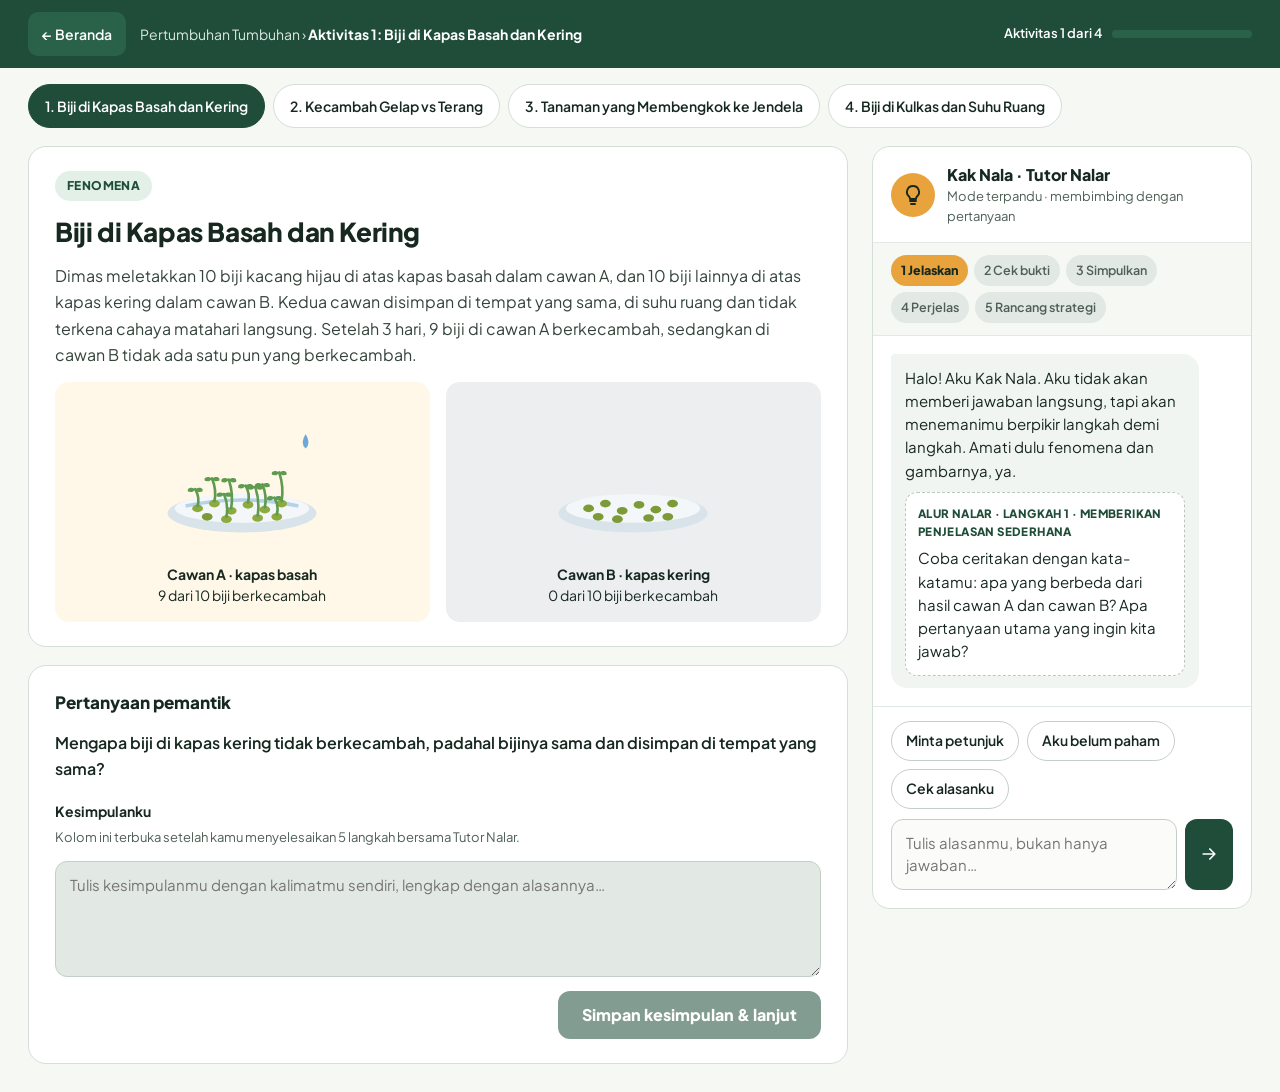
==== materi.html @ bd77bfd5 "Modul 2: Materi + Tutor Nalar (LLM-CoT) - materi.html: fenomena + ilustrasi, pertanyaan pemantik, ko" ====
<!doctype html>
<html lang="id">
<head>
  <meta charset="utf-8">
  <meta name="viewport" content="width=device-width, initial-scale=1">
  <title>Materi &amp; Tutor Nalar · Detektif Sains</title>
  <link rel="preconnect" href="https://fonts.googleapis.com">
  <link rel="preconnect" href="https://fonts.gstatic.com" crossorigin>
  <link rel="stylesheet" href="https://fonts.googleapis.com/css2?family=Plus+Jakarta+Sans:wght@400;500;600;700;800&display=swap">
  <link rel="stylesheet" href="assets/css/style.css">
  <link rel="stylesheet" href="assets/css/materi.css">
  <link rel="icon" href="assets/img/logo.svg" type="image/svg+xml">
</head>
<body class="page-materi">

<header class="m-top">
  <div class="m-top-left">
    <a class="m-back" href="index.html">← Beranda</a>
    <nav aria-label="Lokasi" class="m-crumb">
      <span id="crumb-sub">Pertumbuhan Tumbuhan</span>
      <span aria-hidden="true">›</span>
      <strong id="crumb-akt">Memuat…</strong>
    </nav>
  </div>
  <div class="m-top-right">
    <span id="progres-teks">Aktivitas – dari –</span>
    <div class="m-bar" aria-hidden="true"><span id="progres-bar"></span></div>
  </div>
</header>

<nav class="m-tabs" aria-label="Pilih aktivitas" id="tab-aktivitas"></nav>

<div class="m-wrap">
  <main class="m-main" id="konten">
    <section class="m-card" aria-labelledby="judul-fenomena">
      <span class="m-tag">FENOMENA</span>
      <h1 id="judul-fenomena">Memuat aktivitas…</h1>
      <p id="teks-fenomena" class="m-text"></p>
      <div class="m-figs" id="gambar"></div>
    </section>

    <section class="m-card" aria-labelledby="judul-tugas">
      <h2 id="judul-tugas" class="m-h2">Pertanyaan pemantik</h2>
      <p id="teks-pemantik" class="m-text m-strong"></p>
      <label for="kesimpulan" class="m-label">Kesimpulanku</label>
      <p class="m-help" id="kesimpulan-bantu">Kolom ini terbuka setelah kamu menyelesaikan 5 langkah bersama Tutor Nalar.</p>
      <textarea id="kesimpulan" rows="4" placeholder="Tulis kesimpulanmu dengan kalimatmu sendiri, lengkap dengan alasannya…" disabled></textarea>
      <div class="m-actions">
        <span class="m-saved" id="tersimpan" hidden>Tersimpan ✓</span>
        <button type="button" class="btn btn-primary" id="kirim-kesimpulan" disabled>Simpan kesimpulan &amp; lanjut</button>
      </div>
    </section>
  </main>

  <aside class="tutor" aria-label="Tutor Nalar">
    <div class="tutor-head">
      <div class="tutor-ava" aria-hidden="true">
        <svg width="24" height="24" viewBox="0 0 24 24" fill="none" stroke="#16281F" stroke-width="1.9" stroke-linecap="round" stroke-linejoin="round"><path d="M9 18h6M10 21h4"/><path d="M12 3a6 6 0 0 0-4 10.5c.7.7 1 1.5 1 2.5h6c0-1 .3-1.8 1-2.5A6 6 0 0 0 12 3z"/></svg>
      </div>
      <div>
        <div class="tutor-name">Kak Nala · Tutor Nalar</div>
        <div class="tutor-sub" id="mode-tutor">Membimbing dengan pertanyaan, bukan jawaban</div>
      </div>
    </div>

    <ol class="tutor-steps" aria-label="Langkah berpikir" id="langkah-chip"></ol>

    <div class="tutor-log" id="log" role="log" aria-live="polite" aria-label="Percakapan dengan Tutor Nalar"></div>

    <div class="tutor-foot">
      <div class="tutor-quick">
        <button type="button" class="chip-btn" data-aksi="petunjuk">Minta petunjuk</button>
        <button type="button" class="chip-btn" data-aksi="belum_paham">Aku belum paham</button>
        <button type="button" class="chip-btn" data-aksi="cek_alasan">Cek alasanku</button>
      </div>
      <form class="tutor-form" id="form-pesan" autocomplete="off">
        <label for="pesan" class="sr-only">Tulis alasanmu</label>
        <textarea id="pesan" rows="2" maxlength="800" placeholder="Tulis alasanmu, bukan hanya jawaban…"></textarea>
        <button type="submit" class="send-btn" aria-label="Kirim pesan">
          <svg width="20" height="20" viewBox="0 0 24 24" fill="none" stroke="#FFFFFF" stroke-width="2" stroke-linecap="round" stroke-linejoin="round" aria-hidden="true"><path d="M5 12h14M13 6l6 6-6 6"/></svg>
        </button>
      </form>
    </div>
  </aside>
</div>

<script src="assets/js/data.js"></script>
<script src="assets/js/materi.js"></script>
</body>
</html>
---- assets/css/style.css ----
/* Detektif Sains — gaya dasar semua modul */
:root {
  --green-900: #16281F;
  --green-800: #1F4D3A;
  --green-700: #2A6249;
  --green-600: #2E7D5B;
  --green-100: #E3F0E7;
  --ground: #F6F8F4;
  --surface: #FFFFFF;
  --line: #D5DED8;
  --line-soft: #E2E8E3;
  --muted: #4F5F56;
  --on-dark-muted: #DCE8E1;
  --accent: #E8A33D;
  --amber-100: #FBEED7;
  --amber-700: #8A5A12;
  --blue-100: #E1ECF6;
  --blue-700: #24527A;
  --radius: 16px;
  --font: 'Plus Jakarta Sans', system-ui, -apple-system, 'Segoe UI', sans-serif;
}

*, *::before, *::after { box-sizing: border-box; }
html { -webkit-text-size-adjust: 100%; }
body {
  margin: 0;
  background: var(--ground);
  color: var(--green-900);
  font-family: var(--font);
  line-height: 1.5;
}
img, svg { display: block; }
a { color: var(--green-800); }
a:hover { color: var(--green-900); }
:focus-visible { outline: 3px solid var(--accent); outline-offset: 2px; }

.sr-only {
  position: absolute; width: 1px; height: 1px; padding: 0; margin: -1px;
  overflow: hidden; clip: rect(0 0 0 0); white-space: nowrap; border: 0;
}

/* ---------- tata letak ---------- */
.layout { min-height: 100vh; display: flex; flex-wrap: wrap; }

.sidebar {
  flex: 1 1 220px;
  background: var(--green-800);
  color: #fff;
  padding: 28px 20px;
  display: flex;
  flex-direction: column;
  gap: 28px;
}
.brand { display: flex; align-items: center; gap: 10px; color: #fff; text-decoration: none; font-size: 20px; font-weight: 800; letter-spacing: -0.3px; }
.brand:hover { color: #fff; }
.nav { list-style: none; margin: 0; padding: 0; display: flex; flex-direction: column; gap: 6px; }
.nav a, .nav-soon {
  display: flex; align-items: center; justify-content: space-between; gap: 8px;
  min-height: 44px; padding: 10px 14px; border-radius: 10px;
  color: #fff; text-decoration: none; font-size: 15px; font-weight: 500;
}
.nav a:hover { background: var(--green-700); color: #fff; }
.nav a[aria-current="page"] { background: #fff; color: var(--green-800); font-weight: 700; }
.nav-soon { color: var(--on-dark-muted); cursor: not-allowed; }
.nav-soon small { font-size: 11px; font-weight: 700; background: var(--green-700); padding: 2px 8px; border-radius: 999px; }
.class-card { margin-top: auto; background: var(--green-700); border-radius: 12px; padding: 14px; font-size: 13px; display: flex; flex-direction: column; gap: 4px; }
.link-btn { align-self: flex-start; background: none; border: 0; padding: 4px 0; color: #fff; font: inherit; font-weight: 700; text-decoration: underline; cursor: pointer; }

.main {
  flex: 999 1 560px;
  min-width: 0;
  padding: 36px 40px;
  display: flex;
  flex-direction: column;
  gap: 28px;
  max-width: 1200px;
}

/* ---------- komponen ---------- */
.topbar { display: flex; flex-wrap: wrap; justify-content: space-between; align-items: flex-end; gap: 16px; }
.eyebrow { margin: 0 0 6px; font-size: 14px; font-weight: 600; color: var(--muted); }
h1 { margin: 0; font-size: clamp(26px, 4vw, 32px); font-weight: 800; letter-spacing: -0.6px; }
.lead { margin: 6px 0 0; font-size: 16px; color: var(--muted); }

.search {
  display: flex; align-items: center; gap: 8px;
  background: var(--surface); border: 1px solid var(--line); border-radius: 999px;
  padding: 0 16px; height: 44px; flex: 0 1 280px; color: var(--muted);
}
.search input { border: 0; outline: none; font: inherit; font-size: 14px; background: transparent; flex: 1; min-width: 0; color: var(--green-900); }
.search:focus-within { outline: 3px solid var(--accent); outline-offset: 2px; }

.pill { display: inline-block; font-size: 12px; font-weight: 800; letter-spacing: 0.4px; padding: 6px 12px; border-radius: 999px; }
.pill-accent { background: var(--accent); color: var(--green-900); }

.challenge {
  background: var(--green-800); color: #fff; border-radius: 20px; padding: 28px 32px;
  display: flex; flex-wrap: wrap; gap: 24px; align-items: center;
}
.challenge > div { flex: 1 1 380px; min-width: 0; }
.challenge h2 { margin: 14px 0 8px; font-size: clamp(20px, 2.6vw, 24px); font-weight: 800; line-height: 1.3; }
.challenge p { margin: 0; font-size: 15px; line-height: 1.6; color: var(--on-dark-muted); }

.btn {
  display: inline-flex; align-items: center; justify-content: center;
  min-height: 48px; padding: 0 24px; border-radius: 12px; border: 0;
  font: inherit; font-size: 16px; font-weight: 800; text-decoration: none; cursor: pointer;
}
.btn-accent { background: var(--accent); color: var(--green-900); }
.btn-primary { background: var(--green-800); color: #fff; }
.btn-primary:hover { background: var(--green-900); color: #fff; }
.btn.is-disabled { background: transparent; color: #fff; border: 2px dashed var(--on-dark-muted); cursor: not-allowed; font-size: 14px; font-weight: 700; }

.stack { display: flex; flex-direction: column; gap: 14px; }
.section-title { margin: 0; font-size: 20px; font-weight: 800; }
.section-title-sm { margin: 0; font-size: 17px; font-weight: 800; }
.empty { margin: 0; color: var(--muted); }

.cards { display: grid; grid-template-columns: repeat(auto-fit, minmax(240px, 1fr)); gap: 18px; }
.card {
  background: var(--surface); border: 1px solid var(--line); border-radius: var(--radius);
  padding: 20px; color: var(--green-900); text-decoration: none;
  display: flex; flex-direction: column; gap: 12px;
  transition: border-color .15s, transform .15s;
}
a.card:hover { border-color: var(--green-600); transform: translateY(-2px); color: var(--green-900); }
.card-icon { width: 48px; height: 48px; border-radius: 12px; display: flex; align-items: center; justify-content: center; }
.tone-green { background: var(--green-100); color: var(--green-800); }
.tone-amber { background: var(--amber-100); color: var(--amber-700); }
.tone-blue  { background: var(--blue-100);  color: var(--blue-700); }
.card h3 { margin: 0; font-size: 17px; font-weight: 800; }
.card p { margin: 0; font-size: 14px; color: var(--muted); line-height: 1.5; }
.progress { margin-top: auto; display: flex; flex-direction: column; gap: 6px; }
.progress-meta { display: flex; justify-content: space-between; font-size: 13px; font-weight: 600; color: var(--muted); }
.bar { height: 8px; background: var(--line-soft); border-radius: 999px; overflow: hidden; }
.bar > span { display: block; height: 100%; background: var(--green-600); border-radius: 999px; }

.panel { background: var(--surface); border: 1px solid var(--line); border-radius: var(--radius); padding: 22px 24px; display: flex; flex-direction: column; gap: 14px; }
.steps { margin: 0; padding: 0; list-style: none; display: grid; grid-template-columns: repeat(auto-fit, minmax(160px, 1fr)); gap: 12px; }
.steps li { background: var(--ground); border-radius: 12px; padding: 14px; font-size: 14px; line-height: 1.45; }
.steps strong { display: block; font-size: 15px; margin-bottom: 4px; }
.steps .ennis { display: block; margin-top: 8px; font-size: 12px; font-weight: 600; color: var(--muted); }

.foot { font-size: 12px; color: var(--muted); padding-top: 8px; }

/* ---------- dialog profil ---------- */
dialog { border: 0; border-radius: 20px; padding: 0; width: min(420px, calc(100% - 32px)); color: var(--green-900); }
dialog::backdrop { background: rgba(22, 40, 31, .55); }
dialog form { padding: 28px; display: flex; flex-direction: column; gap: 8px; }
dialog h2 { margin: 0; font-size: 22px; font-weight: 800; }
dialog p { margin: 0 0 8px; color: var(--muted); font-size: 14px; }
dialog label { font-size: 14px; font-weight: 700; margin-top: 6px; }
dialog input { font: inherit; font-size: 15px; height: 46px; padding: 0 14px; border: 1px solid #C4CFC8; border-radius: 12px; background: #FBFCFA; }
dialog .btn { margin-top: 14px; }

/* ---------- ponsel ---------- */
@media (max-width: 820px) {
  .sidebar { flex-basis: 100%; padding: 16px; gap: 14px; }
  .nav { flex-direction: row; flex-wrap: wrap; }
  .class-card { margin-top: 0; flex-direction: row; flex-wrap: wrap; align-items: center; gap: 4px 12px; }
  .main { padding: 24px 16px; gap: 22px; }
  .challenge { padding: 22px 20px; }
  .search { flex-basis: 100%; }
}
---- assets/css/materi.css ----
/* Detektif Sains — Modul 2: Materi + Tutor Nalar */
.page-materi { min-height: 100vh; display: flex; flex-direction: column; }

.m-top {
  display: flex; flex-wrap: wrap; align-items: center; justify-content: space-between; gap: 12px;
  padding: 12px 28px; background: var(--green-800); color: #fff;
}
.m-top-left { display: flex; flex-wrap: wrap; align-items: center; gap: 14px; min-width: 0; }
.m-back {
  display: inline-flex; align-items: center; min-height: 44px; padding: 0 14px; border-radius: 10px;
  background: var(--green-700); color: #fff; text-decoration: none; font-weight: 600; font-size: 14px;
}
.m-back:hover { background: var(--green-900); color: #fff; }
.m-crumb { font-size: 14px; color: var(--on-dark-muted); }
.m-crumb strong { color: #fff; }
.m-top-right { display: flex; align-items: center; gap: 10px; font-size: 13px; font-weight: 600; }
.m-bar { width: 140px; height: 8px; background: var(--green-700); border-radius: 999px; overflow: hidden; }
.m-bar span { display: block; height: 100%; width: 0; background: var(--accent); border-radius: 999px; transition: width .3s; }

.m-tabs { display: flex; gap: 8px; flex-wrap: wrap; padding: 16px 28px 0; }
.m-tab {
  display: inline-flex; align-items: center; gap: 8px; min-height: 44px; padding: 0 16px;
  border-radius: 999px; border: 1px solid var(--line); background: var(--surface);
  color: var(--green-900); text-decoration: none; font-size: 14px; font-weight: 600;
}
.m-tab:hover { border-color: var(--green-600); color: var(--green-900); }
.m-tab[aria-current="page"] { background: var(--green-800); border-color: var(--green-800); color: #fff; }
.m-tab .ok { font-size: 12px; font-weight: 800; color: var(--green-600); }
.m-tab[aria-current="page"] .ok { color: var(--accent); }

.m-wrap { flex: 1; display: flex; flex-wrap: wrap; gap: 24px; padding: 18px 28px 28px; align-items: flex-start; }
.m-main { flex: 999 1 520px; min-width: 0; display: flex; flex-direction: column; gap: 18px; }

.m-card {
  background: var(--surface); border: 1px solid var(--line); border-radius: 18px;
  padding: 24px 26px; display: flex; flex-direction: column; gap: 14px;
}
.m-tag {
  align-self: flex-start; font-size: 12px; font-weight: 800; letter-spacing: .4px;
  color: var(--green-800); background: var(--green-100); padding: 6px 12px; border-radius: 999px;
}
.m-card h1 { margin: 0; font-size: clamp(22px, 3vw, 26px); font-weight: 800; line-height: 1.3; letter-spacing: -0.4px; }
.m-h2 { margin: 0; font-size: 17px; font-weight: 800; }
.m-text { margin: 0; font-size: 16px; line-height: 1.65; color: #34443B; }
.m-strong { color: var(--green-900); font-weight: 600; }

.m-figs { display: grid; grid-template-columns: repeat(2, minmax(0, 1fr)); gap: 16px; }
.m-fig { margin: 0; border-radius: 14px; padding: 16px; display: flex; flex-direction: column; align-items: center; gap: 10px; }
.m-fig.warm { background: #FFF8E8; }
.m-fig.cool { background: #ECEEF0; }
.m-fig svg { width: 100%; max-width: 180px; height: auto; }
.m-fig figcaption { font-size: 14px; line-height: 1.5; text-align: center; }

.m-label { font-size: 14px; font-weight: 700; margin-top: 4px; }
.m-help { margin: -8px 0 0; font-size: 13px; color: var(--muted); }
#kesimpulan {
  font: inherit; font-size: 15px; border: 1px solid #C4CFC8; border-radius: 12px;
  padding: 12px 14px; resize: vertical; background: #FBFCFA; color: var(--green-900);
}
#kesimpulan:disabled { background: var(--line-soft); color: var(--muted); cursor: not-allowed; }
.m-actions { display: flex; flex-wrap: wrap; gap: 12px; justify-content: flex-end; align-items: center; }
.m-saved { font-size: 14px; font-weight: 700; color: var(--green-600); }
.btn:disabled { opacity: .55; cursor: not-allowed; }

/* ---------- panel tutor ---------- */
.tutor {
  flex: 1 1 380px; min-width: 0; max-width: 100%;
  background: var(--surface); border: 1px solid var(--line); border-radius: 18px;
  display: flex; flex-direction: column; overflow: hidden;
  position: sticky; top: 16px; max-height: calc(100vh - 32px);
}
.tutor-head { display: flex; align-items: center; gap: 12px; padding: 16px 18px; border-bottom: 1px solid var(--line-soft); }
.tutor-ava { width: 44px; height: 44px; border-radius: 999px; background: var(--accent); display: flex; align-items: center; justify-content: center; flex: none; }
.tutor-name { font-size: 16px; font-weight: 800; }
.tutor-sub { font-size: 13px; color: var(--muted); }

.tutor-steps {
  margin: 0; padding: 12px 18px; list-style: none; display: flex; gap: 6px; flex-wrap: wrap;
  background: var(--ground); border-bottom: 1px solid var(--line-soft);
}
.tutor-steps li { font-size: 12.5px; font-weight: 600; padding: 6px 10px; border-radius: 999px; background: var(--line-soft); color: var(--muted); }
.tutor-steps li.done { background: var(--green-600); color: #fff; font-weight: 700; }
.tutor-steps li.now { background: var(--accent); color: var(--green-900); font-weight: 800; }

.tutor-log { flex: 1; min-height: 260px; overflow-y: auto; padding: 18px; display: flex; flex-direction: column; gap: 12px; font-size: 15px; line-height: 1.55; }
.msg { max-width: 90%; padding: 12px 14px; white-space: pre-line; overflow-wrap: anywhere; }
.msg.tutor-msg { align-self: flex-start; background: #F1F5F2; border-radius: 4px 16px 16px 16px; }
.msg.siswa-msg { align-self: flex-end; background: var(--green-800); color: #fff; border-radius: 16px 4px 16px 16px; }
.msg.hint-msg { align-self: flex-start; background: #FFF4DD; border-radius: 4px 16px 16px 16px; }
.msg .alur { margin-top: 10px; background: #fff; border: 1px dashed #B9C6BE; border-radius: 12px; padding: 12px; }
.msg .alur-h { font-size: 11.5px; font-weight: 800; letter-spacing: .4px; color: var(--green-800); margin-bottom: 6px; }
.msg.tutor-msg.only-alur { padding: 0; background: none; }
.msg.tutor-msg.only-alur .alur { margin-top: 0; }
.typing { align-self: flex-start; display: inline-flex; gap: 4px; padding: 14px; background: #F1F5F2; border-radius: 4px 16px 16px 16px; }
.typing span { width: 7px; height: 7px; border-radius: 999px; background: var(--muted); animation: blink 1.2s infinite; }
.typing span:nth-child(2) { animation-delay: .2s; }
.typing span:nth-child(3) { animation-delay: .4s; }
@keyframes blink { 0%, 80%, 100% { opacity: .25; } 40% { opacity: 1; } }

.tutor-foot { padding: 14px 18px 18px; border-top: 1px solid var(--line-soft); display: flex; flex-direction: column; gap: 10px; }
.tutor-quick { display: flex; flex-wrap: wrap; gap: 8px; }
.chip-btn {
  min-height: 40px; padding: 0 14px; border-radius: 999px; border: 1px solid #C4CFC8; background: #fff;
  font: inherit; font-size: 14px; font-weight: 600; color: var(--green-900); cursor: pointer;
}
.chip-btn:hover:not(:disabled) { border-color: var(--green-600); background: var(--green-100); }
.chip-btn:disabled { opacity: .5; cursor: not-allowed; }
.tutor-form { display: flex; gap: 8px; align-items: stretch; }
.tutor-form textarea {
  flex: 1; min-width: 0; min-height: 48px; max-height: 140px; border: 1px solid #C4CFC8; border-radius: 12px;
  padding: 12px 14px; font: inherit; font-size: 15px; background: #FBFCFA; resize: vertical; color: var(--green-900);
}
.send-btn { width: 48px; min-height: 48px; border: 0; border-radius: 12px; background: var(--green-800); display: flex; align-items: center; justify-content: center; cursor: pointer; flex: none; }
.send-btn:hover:not(:disabled) { background: var(--green-900); }
.send-btn:disabled { opacity: .5; cursor: not-allowed; }

@media (max-width: 960px) {
  .tutor { position: static; max-height: none; }
  .tutor-log { max-height: 60vh; }
}
@media (max-width: 820px) {
  .m-top { padding: 12px 16px; }
  .m-tabs { padding: 14px 16px 0; }
  .m-wrap { padding: 14px 16px 24px; gap: 16px; }
  .m-card { padding: 20px 18px; }
  .m-figs { gap: 10px; }
  .m-fig { padding: 12px 8px; }
}
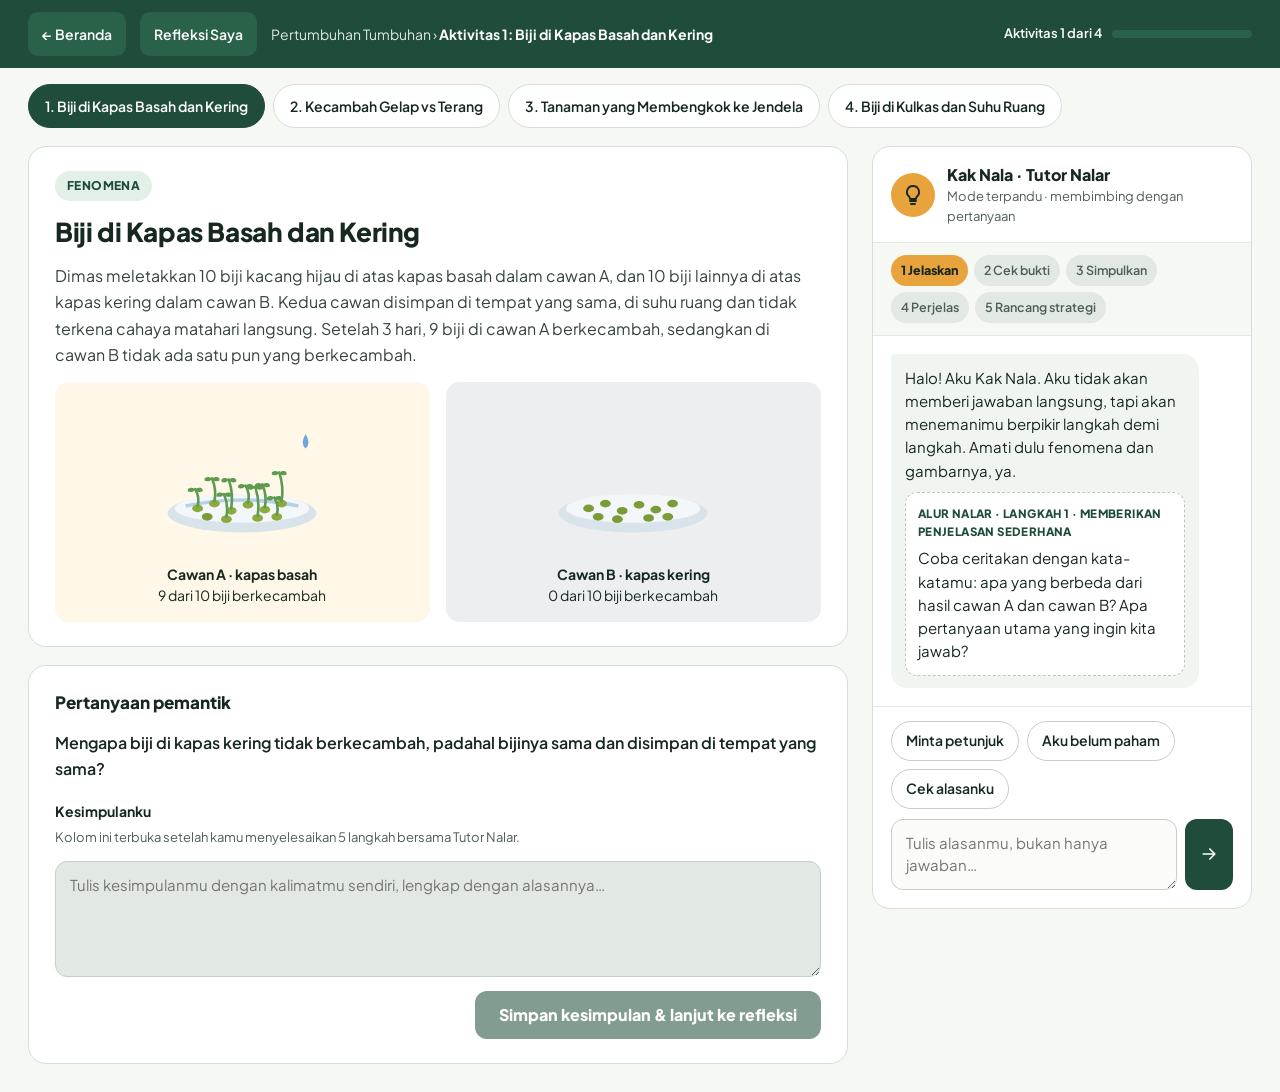
==== commit 64746177: "Modul 3: Refleksi & jejak indikator Ennis (2011) - refleksi.html: jejak berpikir kritis per indikato" ====
--- a/materi.html
+++ b/materi.html
@@ -16,6 +16,7 @@
 <header class="m-top">
   <div class="m-top-left">
     <a class="m-back" href="index.html">← Beranda</a>
+    <a class="m-back" href="refleksi.html">Refleksi Saya</a>
     <nav aria-label="Lokasi" class="m-crumb">
       <span id="crumb-sub">Pertumbuhan Tumbuhan</span>
       <span aria-hidden="true">›</span>
@@ -47,7 +48,7 @@
       <textarea id="kesimpulan" rows="4" placeholder="Tulis kesimpulanmu dengan kalimatmu sendiri, lengkap dengan alasannya…" disabled></textarea>
       <div class="m-actions">
         <span class="m-saved" id="tersimpan" hidden>Tersimpan ✓</span>
-        <button type="button" class="btn btn-primary" id="kirim-kesimpulan" disabled>Simpan kesimpulan &amp; lanjut</button>
+        <button type="button" class="btn btn-primary" id="kirim-kesimpulan" disabled>Simpan kesimpulan &amp; lanjut ke refleksi</button>
       </div>
     </section>
   </main>
--- a/assets/css/style.css
+++ b/assets/css/style.css
@@ -33,6 +33,8 @@
 a { color: var(--green-800); }
 a:hover { color: var(--green-900); }
 :focus-visible { outline: 3px solid var(--accent); outline-offset: 2px; }
+
+[hidden] { display: none !important; }
 
 .sr-only {
   position: absolute; width: 1px; height: 1px; padding: 0; margin: -1px;
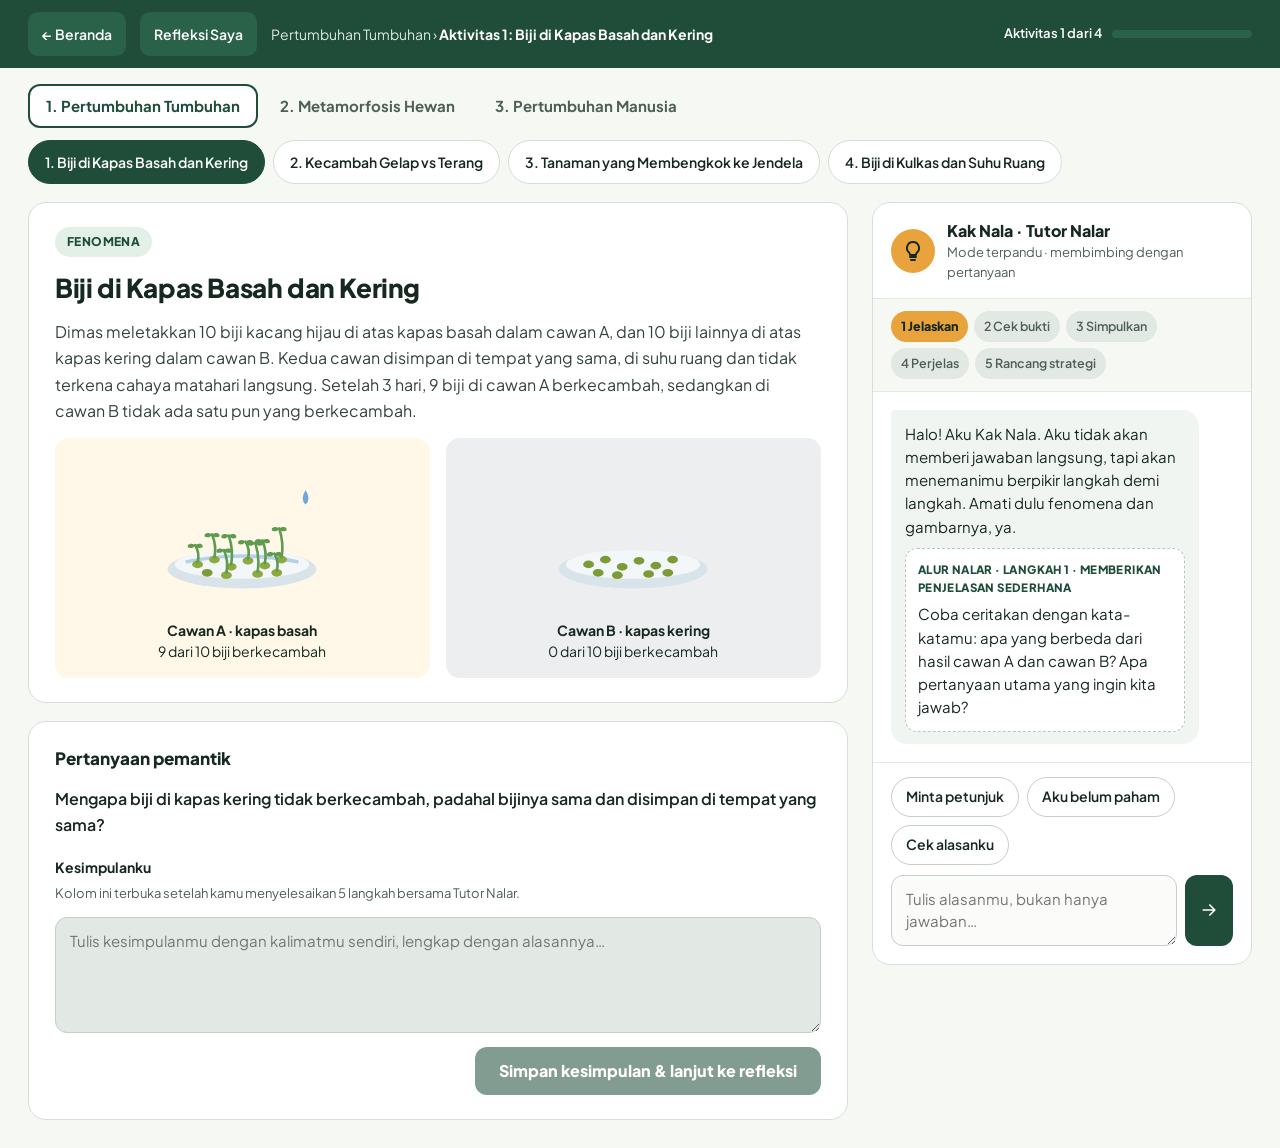
==== commit 998ffb8d: "Materi: pilihan submateri + penanda versi aset anti-cache - Baris pilihan submateri (Tumbuhan, Hewan" ====
--- a/materi.html
+++ b/materi.html
@@ -7,8 +7,8 @@
   <link rel="preconnect" href="https://fonts.googleapis.com">
   <link rel="preconnect" href="https://fonts.gstatic.com" crossorigin>
   <link rel="stylesheet" href="https://fonts.googleapis.com/css2?family=Plus+Jakarta+Sans:wght@400;500;600;700;800&display=swap">
-  <link rel="stylesheet" href="assets/css/style.css">
-  <link rel="stylesheet" href="assets/css/materi.css">
+  <link rel="stylesheet" href="assets/css/style.css?v=__VER__">
+  <link rel="stylesheet" href="assets/css/materi.css?v=__VER__">
   <link rel="icon" href="assets/img/logo.svg" type="image/svg+xml">
 </head>
 <body class="page-materi">
@@ -29,6 +29,7 @@
   </div>
 </header>
 
+<nav class="m-subs" aria-label="Pilih submateri" id="tab-submateri"></nav>
 <nav class="m-tabs" aria-label="Pilih aktivitas" id="tab-aktivitas"></nav>
 
 <div class="m-wrap">
@@ -85,7 +86,7 @@
   </aside>
 </div>
 
-<script src="assets/js/data.js"></script>
-<script src="assets/js/materi.js"></script>
+<script src="assets/js/data.js?v=__VER__"></script>
+<script src="assets/js/materi.js?v=__VER__"></script>
 </body>
 </html>
--- a/assets/css/materi.css
+++ b/assets/css/materi.css
@@ -17,7 +17,15 @@
 .m-bar { width: 140px; height: 8px; background: var(--green-700); border-radius: 999px; overflow: hidden; }
 .m-bar span { display: block; height: 100%; width: 0; background: var(--accent); border-radius: 999px; transition: width .3s; }
 
-.m-tabs { display: flex; gap: 8px; flex-wrap: wrap; padding: 16px 28px 0; }
+.m-subs { display: flex; gap: 4px; flex-wrap: wrap; padding: 16px 28px 0; }
+.m-sub {
+  display: inline-flex; align-items: center; min-height: 44px; padding: 0 16px; border-radius: 12px;
+  color: var(--muted); text-decoration: none; font-size: 15px; font-weight: 700;
+  border: 2px solid transparent;
+}
+.m-sub:hover { color: var(--green-900); background: var(--green-100); }
+.m-sub[aria-current="page"] { color: var(--green-800); background: var(--surface); border-color: var(--green-800); }
+.m-tabs { display: flex; gap: 8px; flex-wrap: wrap; padding: 12px 28px 0; }
 .m-tab {
   display: inline-flex; align-items: center; gap: 8px; min-height: 44px; padding: 0 16px;
   border-radius: 999px; border: 1px solid var(--line); background: var(--surface);
@@ -120,7 +128,8 @@
 }
 @media (max-width: 820px) {
   .m-top { padding: 12px 16px; }
-  .m-tabs { padding: 14px 16px 0; }
+  .m-subs { padding: 14px 16px 0; }
+  .m-tabs { padding: 10px 16px 0; }
   .m-wrap { padding: 14px 16px 24px; gap: 16px; }
   .m-card { padding: 20px 18px; }
   .m-figs { gap: 10px; }
